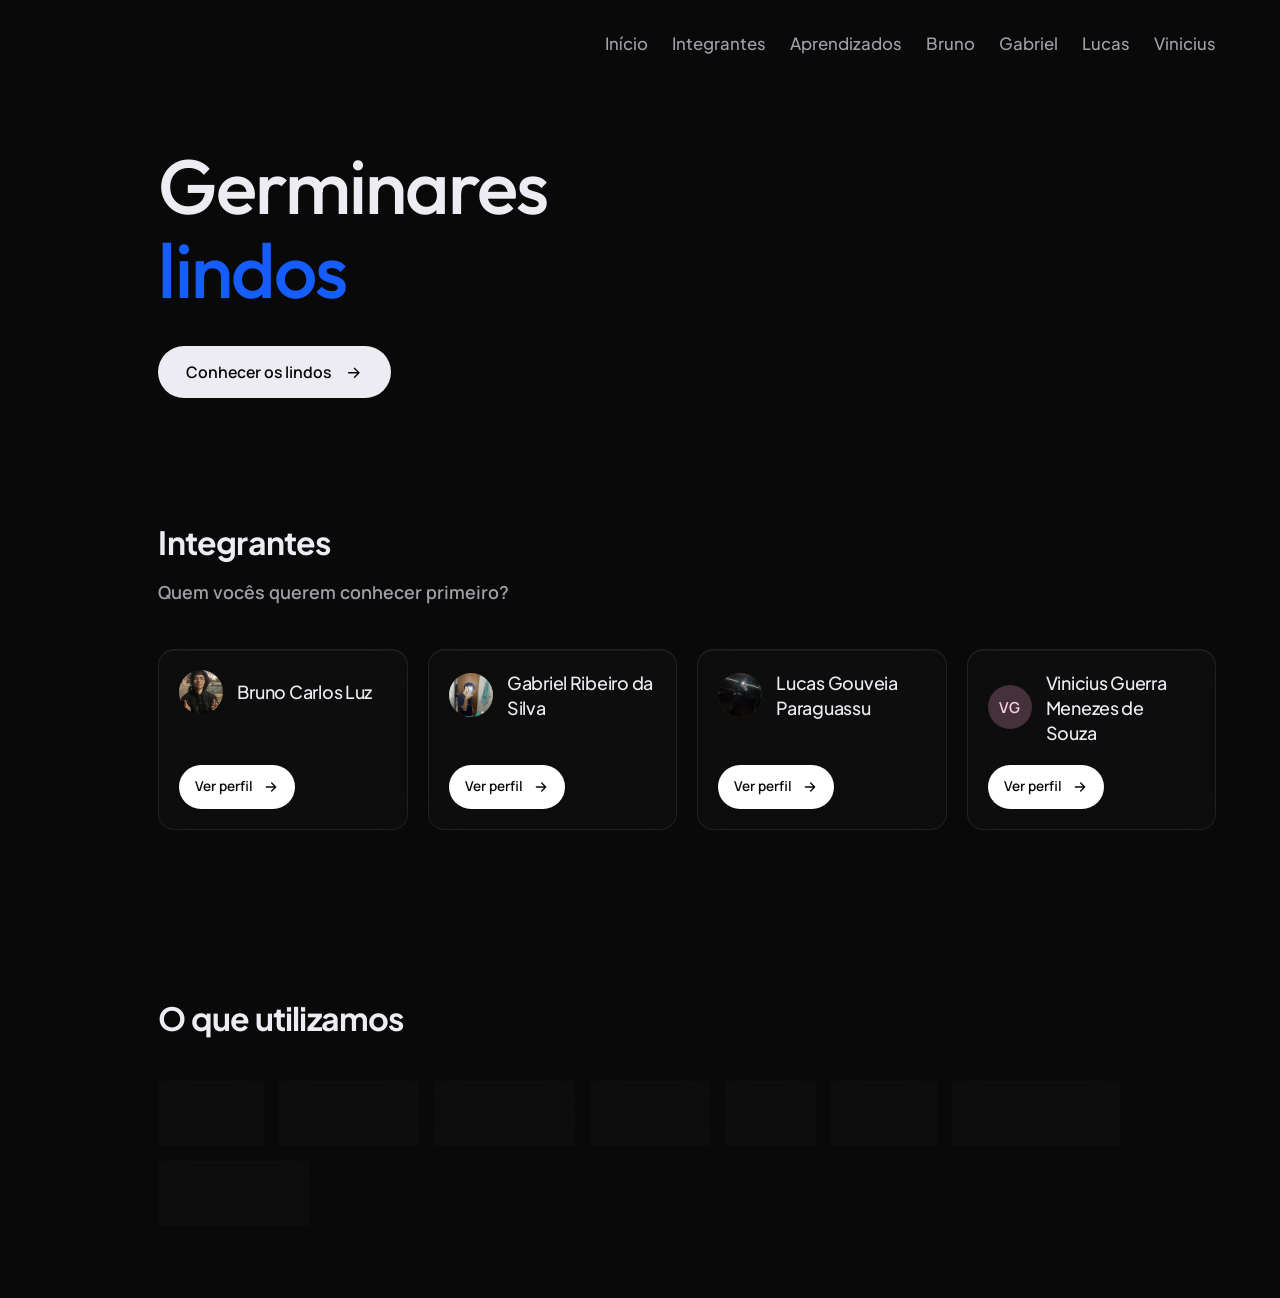
==== index.html @ f823bd3c "Remove submodulo quebrado e adiciona index.html" ====
<!DOCTYPE html>
<html lang="pt-br">
<head>
    <meta charset="UTF-8">
    <meta name="viewport" content="width=device-width, initial-scale=1.0">

    <title>Os Germinares TECHs mais lindos do Instituto J&F</title>

    <link rel="icon" href="imagens/money.png">

    <link rel="preconnect" href="https://fonts.googleapis.com">
    <link rel="preconnect" href="https://fonts.gstatic.com" crossorigin>

    <link
        href="https://fonts.googleapis.com/css2?family=Manrope:wght@500;600&family=Outfit:wght@500&family=Plus+Jakarta+Sans:wght@500;700&display=swap"
        rel="stylesheet"
    >

    <link rel="stylesheet" href="estilos/style-pagina-inicial.css">
</head>

<body>
    <header class="topo">
        <nav class="menu" aria-label="Navegação principal">
            <a href="#inicio">Início</a>
            <a href="#integrantes">Integrantes</a>
            <a href="#aprendizados">Aprendizados</a>
            <a href="bruno.html">Bruno</a>
            <a href="gabriel.html">Gabriel</a>
            <a href="lucas.html">Lucas</a>
            <a href="vinicius.html">Vinicius</a>
        </nav>
    </header>

    <main>
        <section
            class="hero"
            id="inicio"
            aria-labelledby="titulo-principal"
        >
            <div class="hero-texto">
                <h1 id="titulo-principal">
                    Germinares
                    <span class="destaque">lindos</span>
                </h1>

                <div class="acoes">
                    <a class="botao botao-primario" href="#integrantes">
                        Conhecer os lindos

                        <svg
                            viewBox="0 0 24 24"
                            aria-hidden="true"
                            focusable="false"
                        >
                            <path d="M5 12h14M13 6l6 6-6 6"/>
                        </svg>
                    </a>
                </div>
            </div>
        </section>

        <section
            class="integrantes"
            id="integrantes"
            aria-labelledby="titulo-integrantes"
        >
            <div class="secao-topo">
                <h2 id="titulo-integrantes">Integrantes</h2>
                <p>Quem vocês querem conhecer primeiro?</p>
            </div>

            <ol class="cards">
                <li>
                    <article class="card" aria-labelledby="nome-bruno">
                        <img
                            class="avatar-imagem"
                            src="imagens/bruno.jpeg"
                            alt=""
                            aria-hidden="true"
                        >

                        <h3 class="nome" id="nome-bruno">
                            Bruno Carlos Luz
                        </h3>

                        <a
                            class="botao-card"
                            href="bruno.html"
                            aria-label="Ver perfil de Bruno Carlos Luz"
                        >
                            Ver perfil

                            <svg
                                viewBox="0 0 24 24"
                                aria-hidden="true"
                                focusable="false"
                            >
                                <path d="M5 12h14M13 6l6 6-6 6"/>
                            </svg>
                        </a>
                    </article>
                </li>

                <li>
                    <article class="card" aria-labelledby="nome-gabriel">
                        <span class="avatar av-turquesa" aria-hidden="true">
                            <img style="border-radius: 50px ;" src="Imagens/gabriel/Gabriel Ribeiro_4.jpeg" alt="" width="44" height="44" >
                        </span>

                        <h3 class="nome" id="nome-gabriel">
                            Gabriel Ribeiro da Silva
                        </h3>

                        <a
                            class="botao-card"
                            href="gabriel.html"
                            aria-label="Ver perfil de Gabriel Ribeiro da Silva"
                        >
                            Ver perfil

                            <svg
                                viewBox="0 0 24 24"
                                aria-hidden="true"
                                focusable="false"
                            >
                                <path d="M5 12h14M13 6l6 6-6 6"/>
                            </svg>
                        </a>
                    </article>
                </li>

                <li>
                    <article class="card" aria-labelledby="nome-lucas">
                        <span class="avatar av-coral" aria-hidden="true">
                            <img style="border-radius: 50px ;" src="lucas/WhatsApp Image 2026-11-16 at 11.16.51.jpeg" alt="" width="44" height="44" >
                        </span>

                        <h3 class="nome" id="nome-lucas">
                            Lucas Gouveia Paraguassu
                        </h3>

                        <a
                            class="botao-card"
                            href="lucas.html"
                            aria-label="Ver perfil de Lucas Gouveia Paraguassu"
                        >
                            Ver perfil

                            <svg
                                viewBox="0 0 24 24"
                                aria-hidden="true"
                                focusable="false"
                            >
                                <path d="M5 12h14M13 6l6 6-6 6"/>
                            </svg>
                        </a>
                    </article>
                </li>

                <li>
                    <article class="card" aria-labelledby="nome-vinicius">
                        <span class="avatar av-rosa" aria-hidden="true">
                            VG
                        </span>

                        <h3 class="nome" id="nome-vinicius">
                            Vinicius Guerra Menezes de Souza
                        </h3>

                        <a
                            class="botao-card"
                            href="vinicius.html"
                            aria-label="Ver perfil de Vinicius Guerra Menezes de Souza"
                        >
                            Ver perfil

                            <svg
                                viewBox="0 0 24 24"
                                aria-hidden="true"
                                focusable="false"
                            >
                                <path d="M5 12h14M13 6l6 6-6 6"/>
                            </svg>
                        </a>
                    </article>
                </li>
            </ol>
        </section>

        <section
            class="aprendizados"
            id="aprendizados"
            aria-labelledby="titulo-aprendizados"
        >
            <h2 id="titulo-aprendizados">O que utilizamos</h2>

            <ul class="tags">
                <li>Cores</li>
                <li>Tipografia</li>
                <li>Box model</li>
                <li>Flexbox</li>
                <li>Grid</li>
                <li>Hover</li>
                <li>Border-radius</li>
                <li>Responsivo</li>
            </ul>
        </section>
    </main>
</body>
</html>
---- estilos/style-pagina-inicial.css ----
:root {
    --fundo: #090909;
    --texto: #ececf2;
    --texto-suave: #a0a0a8;

    --vidro-forte: rgba(255, 255, 255, 0.07);
    --card-fundo: rgba(255, 255, 255, 0.02);
    --card-borda: rgba(255, 255, 255, 0.08);
    --borda-hover: #ffffff;

    --violeta: #a79dff;

    --fonte-texto: "Manrope", system-ui, sans-serif;
    --fonte-titulos: "Plus Jakarta Sans", system-ui, sans-serif;
    --fonte-hero: "Outfit", system-ui, sans-serif;

    --raio-medio: 16px;
    --margem-lateral: clamp(24px, 5vw, 88px);
    --deslocamento-conteudo: 2.5cm;
}

*,
*::before,
*::after {
    box-sizing: border-box;
}

html {
    scroll-behavior: smooth;
}

body {
    margin: 0;
    min-height: 100vh;

    background: var(--fundo);
    color: var(--texto);

    font-family: var(--fonte-texto);
    font-size: 1rem;
    font-weight: 600;
    line-height: 1.6;

    -webkit-font-smoothing: antialiased;
}

h1,
h2,
h3,
p,
ul,
ol {
    margin: 0;
}

ul,
ol {
    padding: 0;
    list-style: none;
}

a {
    color: inherit;
    text-decoration: none;
}

svg {
    width: 1em;
    height: 1em;
    flex-shrink: 0;

    fill: none;
    stroke: currentColor;
    stroke-width: 2;
    stroke-linecap: round;
    stroke-linejoin: round;
}

:focus-visible {
    outline: 2px solid var(--violeta);
    outline-offset: 5px;
}

.topo {
    width: min(
        calc(100% - 2 * var(--margem-lateral)),
        1440px
    );

    margin-left: var(--margem-lateral);
    margin-right: auto;

    display: flex;
    justify-content: flex-end;
    align-items: center;

    padding-block: 22px;
}

main {
    width: min(
        calc(
            100% - 2 * var(--margem-lateral)
            - var(--deslocamento-conteudo)
        ),
        1440px
    );

    margin-left: calc(
        var(--margem-lateral) + var(--deslocamento-conteudo)
    );
    margin-right: auto;
}

.menu {
    display: flex;
    justify-content: flex-end;
    align-items: center;
    flex-wrap: wrap;

    gap: 8px 24px;
}

.menu a {
    display: inline-flex;
    align-items: center;

    padding-block: 10px;

    color: var(--texto-suave);

    font-family: var(--fonte-titulos);
    font-size: 1.05rem;
    font-weight: 500;
    line-height: 1.4;

    transition: color 0.2s ease;
}

.menu a:hover,
.menu a:focus-visible {
    color: #ffffff;
}

.hero {
    padding-block: 56px 76px;
    scroll-margin-top: 24px;
}

.hero-texto {
    max-width: 850px;
}

.hero h1 {
    font-family: var(--fonte-hero);
    font-size: clamp(3rem, 6vw, 6rem);
    font-weight: 500;
    line-height: 1.1;
    letter-spacing: -0.025em;

    overflow-wrap: anywhere;
}

.destaque {
    display: block;
    color: oklch(54.6% 0.245 262.881);
}

.acoes {
    display: flex;
    flex-wrap: wrap;
    gap: 16px;

    margin-top: 34px;
}

.botao,
.botao-card {
    display: inline-flex;
    align-items: center;
    justify-content: flex-start;

    width: max-content;
    border-radius: 999px;

    font-family: var(--fonte-texto);
    font-weight: 600;

    white-space: nowrap;

    transition:
        padding-right 0.3s ease,
        background-color 0.2s ease;
}

.botao {
    gap: 14px;

    min-height: 52px;
    padding: 13px 28px;

    font-size: 0.99rem;
    line-height: 1.5;
}

.botao svg {
    font-size: 1.1rem;
}

.botao-primario {
    background: var(--texto);
    color: var(--fundo);
}

.botao-primario:hover,
.botao-primario:focus-visible {
    background: #ffffff;
}

.botao:hover,
.botao:focus-visible {
    padding-right: 52px;
}

.integrantes {
    padding-block: 48px 120px;
    scroll-margin-top: 24px;
}

.secao-topo {
    margin-bottom: 42px;
}

h2 {
    font-family: var(--fonte-titulos);
    font-size: 2rem;
    font-weight: 700;
    line-height: 1.3;
    letter-spacing: -0.025em;
}

.secao-topo p {
    margin-top: 14px;

    color: var(--texto-suave);

    font-size: 1.12rem;
    font-weight: 600;
}

.cards {
    display: grid;
    grid-template-columns: repeat(4, minmax(0, 1fr));
    gap: 20px;
}

.cards > li {
    min-width: 0;
}

.card,
.tags li {
    border: 1px solid var(--card-borda);

    background: var(--card-fundo);
    box-shadow: inset 0 1px 0 rgba(255, 255, 255, 0.05);

    -webkit-backdrop-filter: blur(16px);
    backdrop-filter: blur(16px);

    transition:
        background-color 0.3s ease,
        border-color 0.3s ease,
        color 0.3s ease;
}

.card {
    display: grid;
    grid-template-columns: auto minmax(0, 1fr);
    align-content: space-between;
    align-items: center;

    column-gap: 14px;
    row-gap: 20px;

    height: 100%;
    min-height: 160px;
    padding: 20px;

    border-radius: var(--raio-medio);
}

.card:hover,
.card:focus-within,
.tags li:hover {
    background: var(--vidro-forte);
    border-color: var(--borda-hover);
}

.avatar {
    display: grid;
    place-items: center;

    width: 44px;
    height: 44px;

    border-radius: 50%;

    font-family: var(--fonte-texto);
    font-size: 0.95rem;
    font-weight: 600;
    line-height: 1;
}

.avatar-imagem {
    display: block;

    width: 44px;
    height: 44px;

    border-radius: 50%;
    object-fit: cover;
}

.av-violeta {
    background: rgba(142, 134, 255, 0.28);
    color: #d6d2ff;
}

.av-turquesa {
    background: rgba(94, 234, 212, 0.22);
    color: #b5f5ea;
}

.av-coral {
    background: rgba(255, 158, 128, 0.24);
    color: #ffd0c0;
}

.av-rosa {
    background: rgba(245, 163, 199, 0.24);
    color: #fbd0e3;
}

.nome {
    min-width: 0;

    color: var(--texto);

    font-family: var(--fonte-titulos);
    font-size: 1.12rem;
    font-weight: 500;
    line-height: 1.4;
    letter-spacing: -0.015em;

    overflow-wrap: anywhere;

    transition: color 0.3s ease;
}

.card:hover .nome,
.card:focus-within .nome {
    color: #ffffff;
}

.botao-card {
    grid-column: 1 / -1;
    justify-self: start;

    gap: 10px;

    min-height: 44px;
    padding: 9px 16px;

    background: #ffffff;
    color: var(--fundo);

    font-size: 0.85rem;
    line-height: 1.4;
}

.botao-card svg {
    font-size: 1rem;
}

.botao-card:hover,
.botao-card:focus-visible {
    padding-right: 40px;
}

.aprendizados {
    padding-block: 48px 72px;
    scroll-margin-top: 24px;
}

.aprendizados h2 {
    margin-bottom: 42px;
}

.tags {
    display: flex;
    flex-wrap: wrap;
    gap: 16px;
}

.tags li {
    display: flex;
    align-items: center;
    justify-content: center;

    min-height: 64px;
    padding: 16px 28px;

    border-radius: 999px;

    color: var(--texto);

    font-family: var(--fonte-texto);
    font-size: 1.08rem;
    font-weight: 500;
    line-height: 1.5;
}

.tags li:hover {
    color: #ffffff;
}

.rodape {
    width: min(
        calc(
            100% - 2 * var(--margem-lateral)
            - var(--deslocamento-conteudo)
        ),
        1440px
    );

    margin-left: calc(
        var(--margem-lateral) + var(--deslocamento-conteudo)
    );
    margin-right: auto;

    padding-block: 16px 40px;
}

.rodape p {
    color: var(--texto-suave);

    font-size: 0.85rem;
    font-weight: 500;
    line-height: 1.5;

    opacity: 0.7;
}

@media (max-width: 1200px) {
    .cards {
        grid-template-columns: repeat(2, minmax(0, 1fr));
    }
}

@media (max-width: 850px) {
    .hero {
        padding-block: 64px 100px;
    }

    .hero h1 {
        font-size: clamp(3rem, 7.5vw, 5rem);
    }

    .menu {
        gap: 8px 20px;
    }

    .menu a {
        font-size: 1rem;
    }
}

@media (max-width: 640px) {
    :root {
        --margem-lateral: 20px;
    }

    .topo {
        padding-block: 16px;
    }

    .menu {
        gap: 6px 16px;
    }

    .menu a {
        padding-block: 8px;
        font-size: 0.95rem;
    }

    .hero {
        padding-block: 56px 80px;
    }

    .hero h1 {
        font-size: clamp(2.5rem, 9vw, 4rem);
    }

    .acoes {
        margin-top: 38px;
    }

    .cards {
        grid-template-columns: 1fr;
    }

    .card {
        min-height: 145px;
    }

    .integrantes {
        padding-block: 40px 80px;
    }

    .secao-topo {
        margin-bottom: 34px;
    }

    h2 {
        font-size: 1.75rem;
    }

    .secao-topo p {
        font-size: 1rem;
    }

    .aprendizados {
        padding-block: 40px 64px;
    }

    .aprendizados h2 {
        margin-bottom: 34px;
    }

    .tags {
        gap: 12px;
    }

    .tags li {
        min-height: 56px;
        padding: 14px 22px;
        font-size: 1rem;
    }
}

@media (prefers-reduced-motion: reduce) {
    html {
        scroll-behavior: auto;
    }

    *,
    *::before,
    *::after {
        transition: none !important;
    }
}
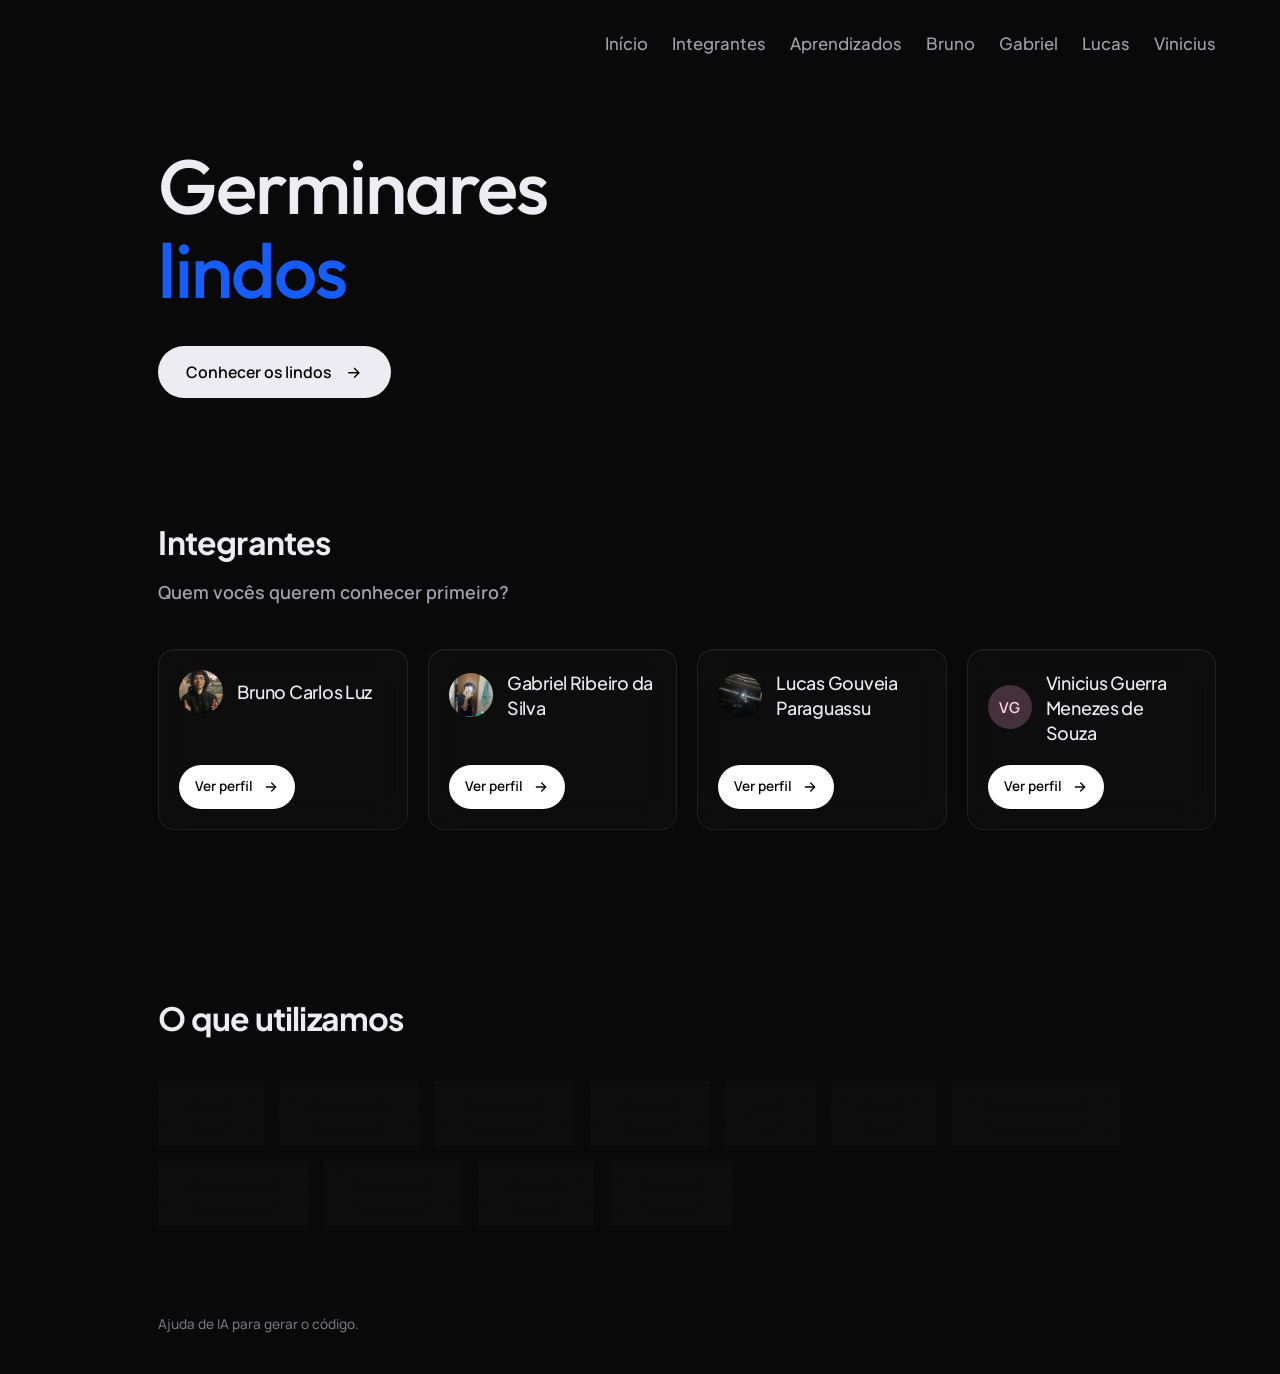
==== commit ad7fd609: "feat: restaura versao mais recente das paginas do Bruno" ====
--- a/index.html
+++ b/index.html
@@ -1,3 +1,4 @@
+
 <!DOCTYPE html>
 <html lang="pt-br">
 <head>
@@ -15,13 +16,18 @@
         href="https://fonts.googleapis.com/css2?family=Manrope:wght@500;600&family=Outfit:wght@500&family=Plus+Jakarta+Sans:wght@500;700&display=swap"
         rel="stylesheet"
     >
+    
+    <link
+        href="https://cdn.jsdelivr.net/npm/bootstrap@5.3.9/dist/css/bootstrap.min.css"
+        rel="stylesheet"
+    >
 
     <link rel="stylesheet" href="estilos/style-pagina-inicial.css">
 </head>
 
 <body>
-    <header class="topo">
-        <nav class="menu" aria-label="Navegação principal">
+    <header class="topo position-relative">
+        <nav class="menu d-flex flex-wrap" aria-label="Navegação principal">
             <a href="#inicio">Início</a>
             <a href="#integrantes">Integrantes</a>
             <a href="#aprendizados">Aprendizados</a>
@@ -34,7 +40,7 @@
 
     <main>
         <section
-            class="hero"
+            class="hero position-relative"
             id="inicio"
             aria-labelledby="titulo-principal"
         >
@@ -44,15 +50,11 @@
                     <span class="destaque">lindos</span>
                 </h1>
 
-                <div class="acoes">
-                    <a class="botao botao-primario" href="#integrantes">
+                <div class="acoes d-flex flex-wrap">
+                    <a class="botao botao-primario d-inline-flex" href="#integrantes">
                         Conhecer os lindos
 
-                        <svg
-                            viewBox="0 0 24 24"
-                            aria-hidden="true"
-                            focusable="false"
-                        >
+                        <svg viewBox="0 0 24 24" aria-hidden="true" focusable="false">
                             <path d="M5 12h14M13 6l6 6-6 6"/>
                         </svg>
                     </a>
@@ -70,9 +72,9 @@
                 <p>Quem vocês querem conhecer primeiro?</p>
             </div>
 
-            <ol class="cards">
-                <li>
-                    <article class="card" aria-labelledby="nome-bruno">
+            <ol class="cards d-grid">
+                <li>
+                    <article class="card position-relative" aria-labelledby="nome-bruno">
                         <img
                             class="avatar-imagem"
                             src="imagens/bruno.jpeg"
@@ -85,25 +87,21 @@
                         </h3>
 
                         <a
-                            class="botao-card"
+                            class="botao-card d-inline-flex position-relative"
                             href="bruno.html"
                             aria-label="Ver perfil de Bruno Carlos Luz"
                         >
                             Ver perfil
 
-                            <svg
-                                viewBox="0 0 24 24"
-                                aria-hidden="true"
-                                focusable="false"
-                            >
-                                <path d="M5 12h14M13 6l6 6-6 6"/>
-                            </svg>
-                        </a>
-                    </article>
-                </li>
-
-                <li>
-                    <article class="card" aria-labelledby="nome-gabriel">
+                            <svg viewBox="0 0 24 24" aria-hidden="true" focusable="false">
+                                <path d="M5 12h14M13 6l6 6-6 6"/>
+                            </svg>
+                        </a>
+                    </article>
+                </li>
+
+                <li>
+                    <article class="card position-relative" aria-labelledby="nome-gabriel">
                         <span class="avatar av-turquesa" aria-hidden="true">
                             <img style="border-radius: 50px ;" src="Imagens/gabriel/Gabriel Ribeiro_4.jpeg" alt="" width="44" height="44" >
                         </span>
@@ -113,53 +111,48 @@
                         </h3>
 
                         <a
-                            class="botao-card"
+                            class="botao-card d-inline-flex position-relative"
                             href="gabriel.html"
                             aria-label="Ver perfil de Gabriel Ribeiro da Silva"
                         >
                             Ver perfil
 
-                            <svg
-                                viewBox="0 0 24 24"
-                                aria-hidden="true"
-                                focusable="false"
-                            >
-                                <path d="M5 12h14M13 6l6 6-6 6"/>
-                            </svg>
-                        </a>
-                    </article>
-                </li>
-
-                <li>
-                    <article class="card" aria-labelledby="nome-lucas">
-                        <span class="avatar av-coral" aria-hidden="true">
-                            <img style="border-radius: 50px ;" src="lucas/WhatsApp Image 2026-11-16 at 11.16.51.jpeg" alt="" width="44" height="44" >
-                        </span>
+                            <svg viewBox="0 0 24 24" aria-hidden="true" focusable="false">
+                                <path d="M5 12h14M13 6l6 6-6 6"/>
+                            </svg>
+                        </a>
+                    </article>
+                </li>
+
+                <li>
+                    <article class="card position-relative" aria-labelledby="nome-lucas">
+                        <img
+                            class="avatar-imagem"
+                            src="imagens/lumlum.jpeg"
+                            alt=""
+                            aria-hidden="true"
+                        >
 
                         <h3 class="nome" id="nome-lucas">
                             Lucas Gouveia Paraguassu
                         </h3>
 
                         <a
-                            class="botao-card"
+                            class="botao-card d-inline-flex position-relative"
                             href="lucas.html"
                             aria-label="Ver perfil de Lucas Gouveia Paraguassu"
                         >
                             Ver perfil
 
-                            <svg
-                                viewBox="0 0 24 24"
-                                aria-hidden="true"
-                                focusable="false"
-                            >
-                                <path d="M5 12h14M13 6l6 6-6 6"/>
-                            </svg>
-                        </a>
-                    </article>
-                </li>
-
-                <li>
-                    <article class="card" aria-labelledby="nome-vinicius">
+                            <svg viewBox="0 0 24 24" aria-hidden="true" focusable="false">
+                                <path d="M5 12h14M13 6l6 6-6 6"/>
+                            </svg>
+                        </a>
+                    </article>
+                </li>
+
+                <li>
+                    <article class="card position-relative" aria-labelledby="nome-vinicius">
                         <span class="avatar av-rosa" aria-hidden="true">
                             VG
                         </span>
@@ -169,17 +162,13 @@
                         </h3>
 
                         <a
-                            class="botao-card"
+                            class="botao-card d-inline-flex position-relative"
                             href="vinicius.html"
                             aria-label="Ver perfil de Vinicius Guerra Menezes de Souza"
                         >
                             Ver perfil
 
-                            <svg
-                                viewBox="0 0 24 24"
-                                aria-hidden="true"
-                                focusable="false"
-                            >
+                            <svg viewBox="0 0 24 24" aria-hidden="true" focusable="false">
                                 <path d="M5 12h14M13 6l6 6-6 6"/>
                             </svg>
                         </a>
@@ -195,7 +184,7 @@
         >
             <h2 id="titulo-aprendizados">O que utilizamos</h2>
 
-            <ul class="tags">
+            <ul class="tags d-flex flex-wrap">
                 <li>Cores</li>
                 <li>Tipografia</li>
                 <li>Box model</li>
@@ -204,8 +193,15 @@
                 <li>Hover</li>
                 <li>Border-radius</li>
                 <li>Responsivo</li>
+                <li>Bootstrap</li>
+                <li>Display</li>
+                <li>Position</li>
             </ul>
         </section>
     </main>
+
+    <footer class="rodape">
+        <p>Ajuda de IA para gerar o código.</p>
+    </footer>
 </body>
-</html>+</html>
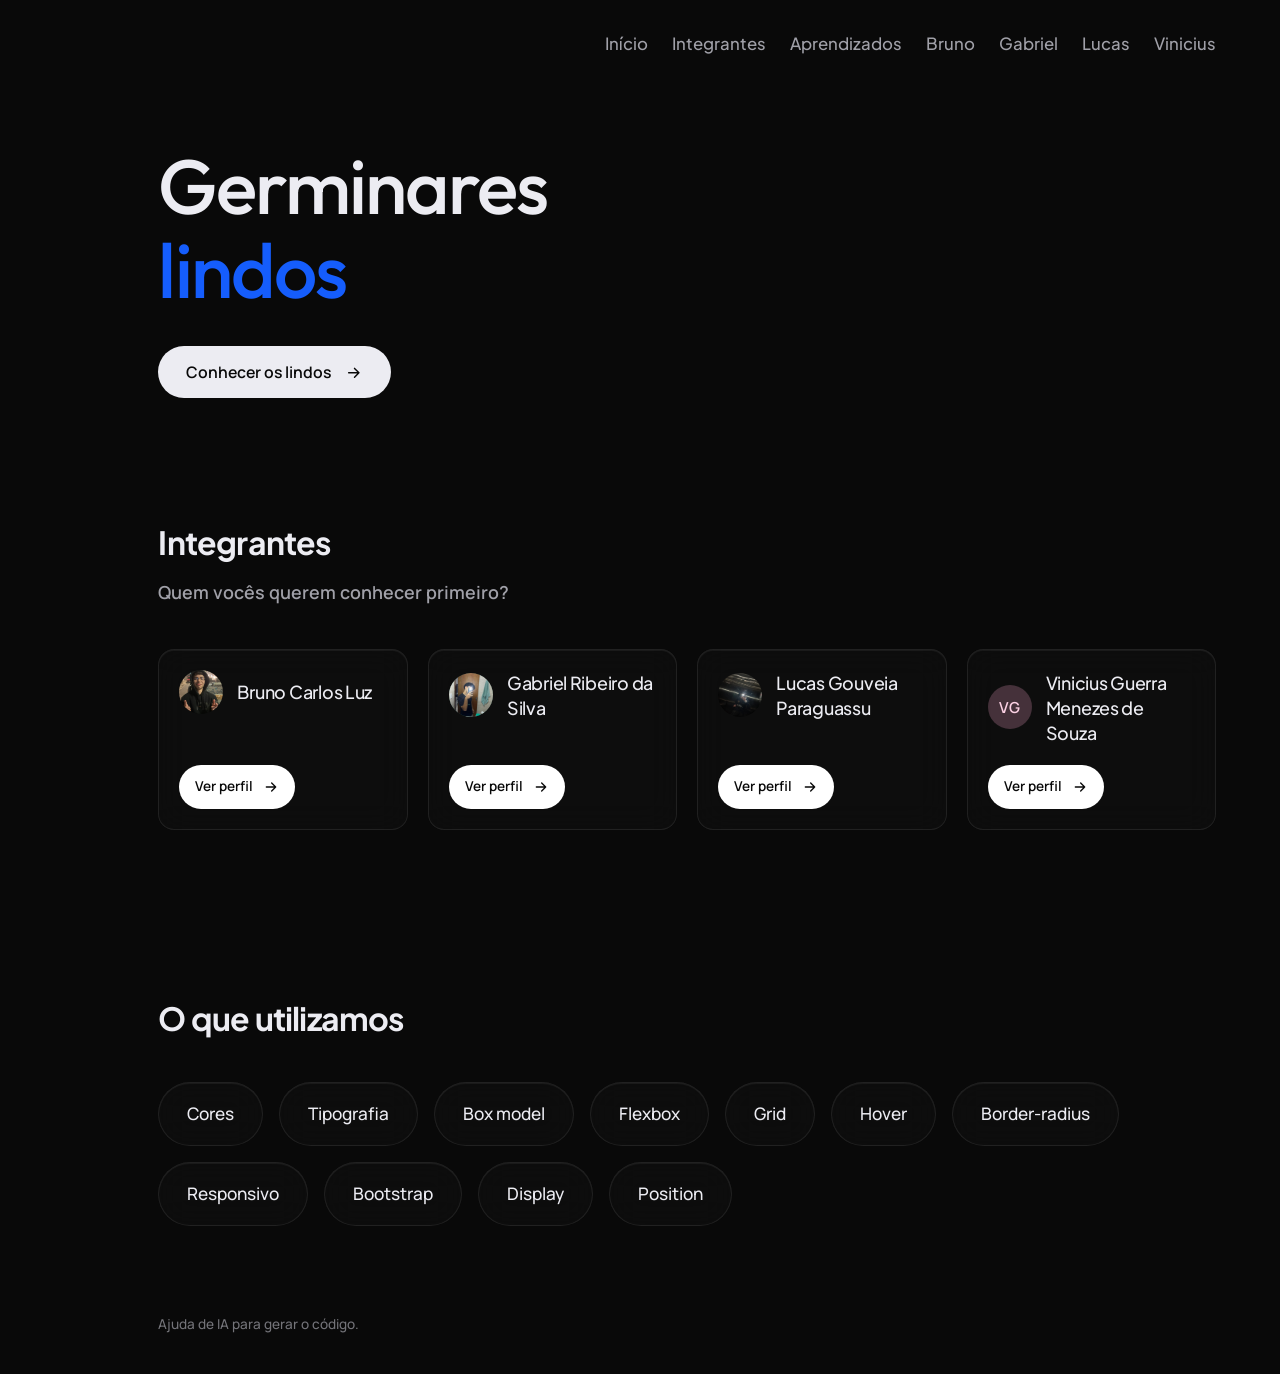
==== commit 07b1e82f: "feat: correção dos caminhos das imagens" ====
--- a/index.html
+++ b/index.html
@@ -7,7 +7,7 @@
 
     <title>Os Germinares TECHs mais lindos do Instituto J&F</title>
 
-    <link rel="icon" href="imagens/money.png">
+    
 
     <link rel="preconnect" href="https://fonts.googleapis.com">
     <link rel="preconnect" href="https://fonts.gstatic.com" crossorigin>
@@ -77,7 +77,7 @@
                     <article class="card position-relative" aria-labelledby="nome-bruno">
                         <img
                             class="avatar-imagem"
-                            src="imagens/bruno.jpeg"
+                            src="Imagens/bruno/bruno.jpeg"
                             alt=""
                             aria-hidden="true"
                         >
@@ -128,7 +128,7 @@
                     <article class="card position-relative" aria-labelledby="nome-lucas">
                         <img
                             class="avatar-imagem"
-                            src="imagens/lumlum.jpeg"
+                            src="Imagens/lucas/lumlum.jpeg"
                             alt=""
                             aria-hidden="true"
                         >
